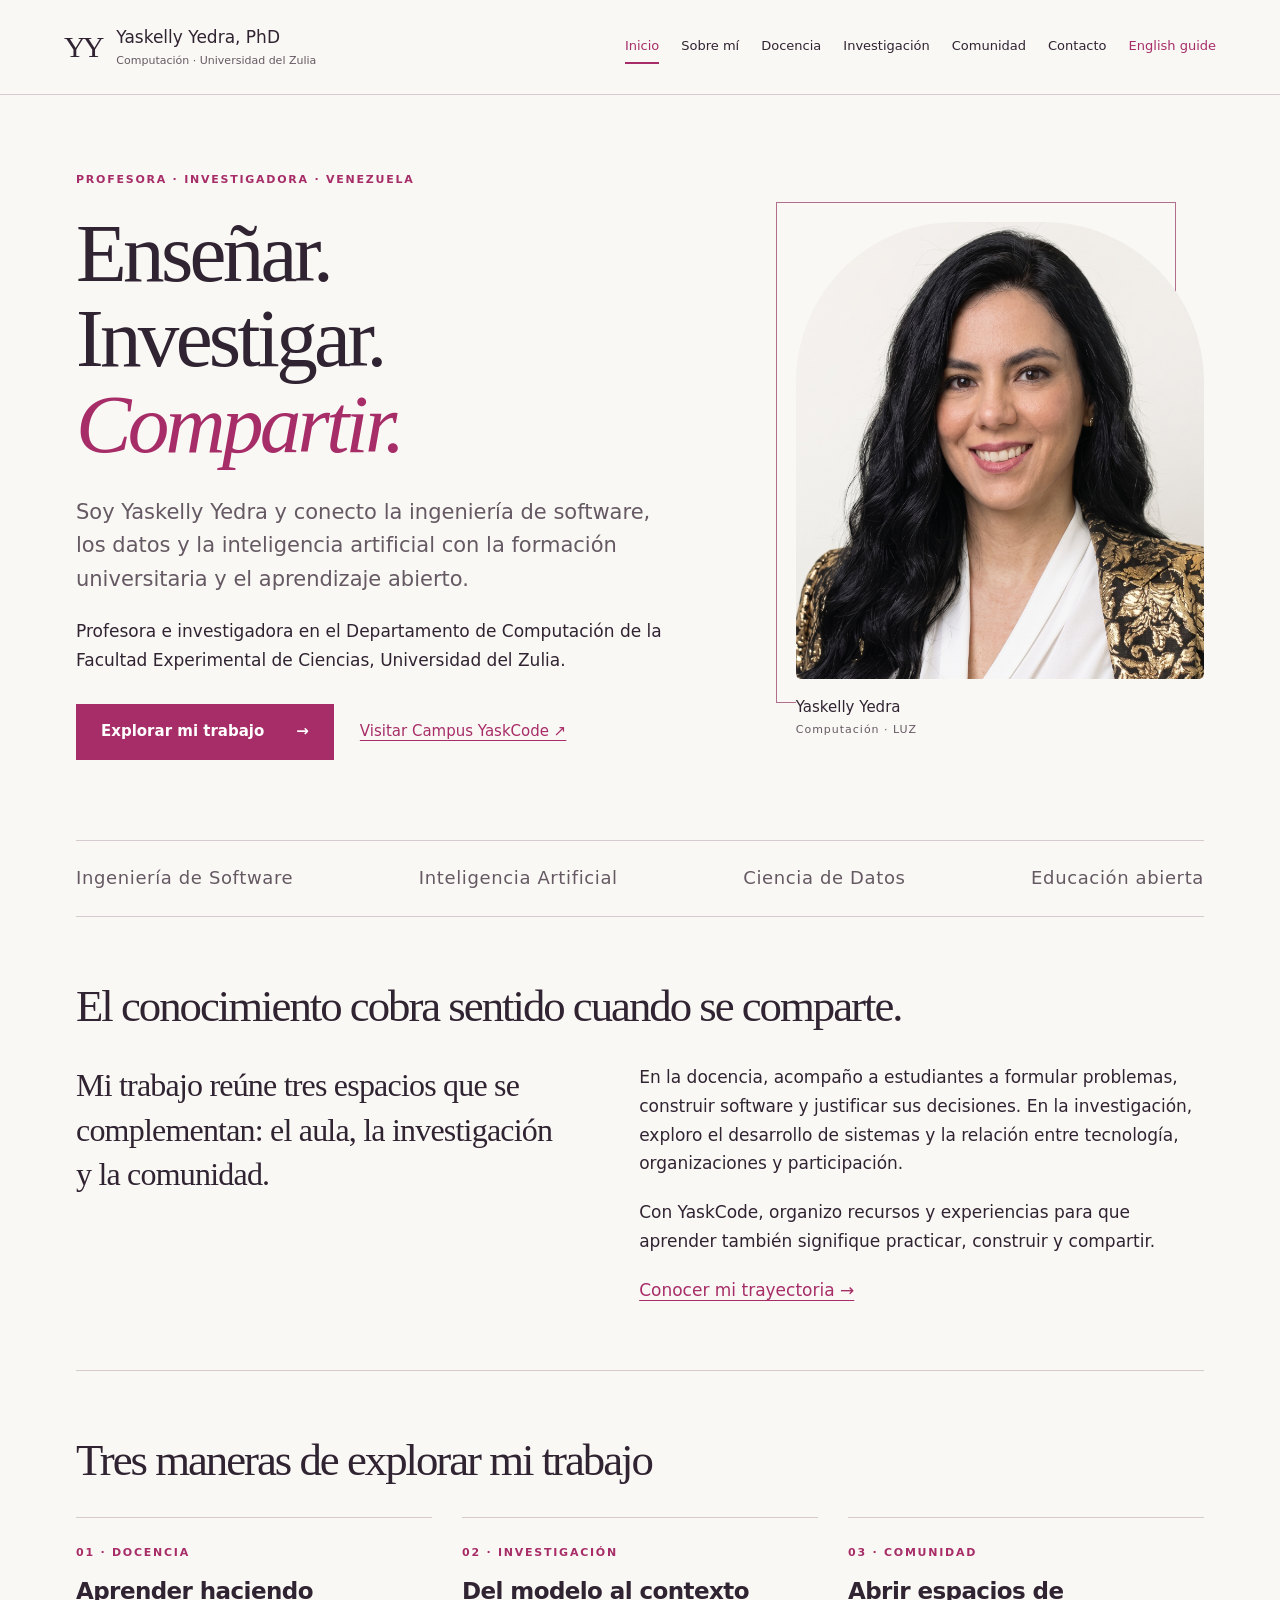
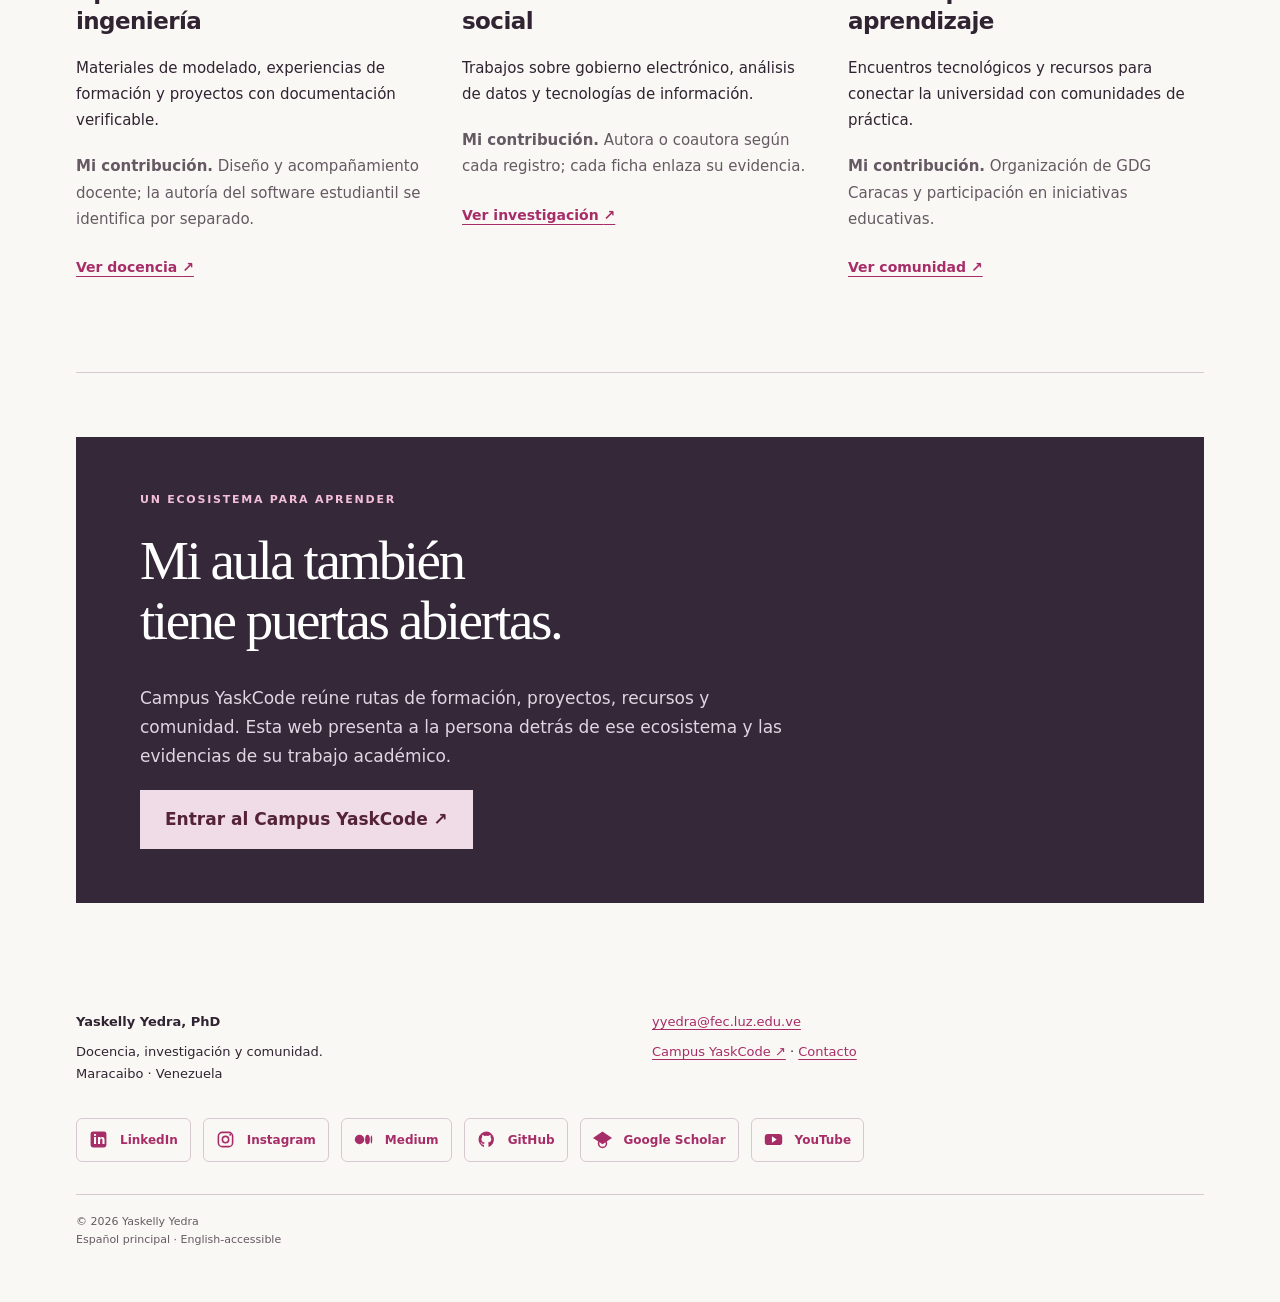
==== docs/index.html @ c6fdb020 "Publicar copia de la web académica para GitHub Pages" ====
<!doctype html><html lang="es"><head><meta charset="utf-8"><meta name="viewport" content="width=device-width,initial-scale=1"><meta name="robots" content="index,follow"><link rel="canonical" href="https://www.yaskellyyedra.com/"><meta name="description" content="Yaskelly Yedra, profesora e investigadora en Computación de la Universidad del Zulia. Docencia, investigación y comunidad."><title>Inicio · Yaskelly Yedra</title><link rel="stylesheet" href="assets/style.css"><link rel="icon" href="assets/favicon.svg" type="image/svg+xml"></head><body><a class="skip" href="#main">Saltar al contenido</a><header class="header"><a class="brand" href="./" aria-label="Yaskelly Yedra, PhD, inicio"><span class="monogram" aria-hidden="true">YY</span><span>Yaskelly Yedra, PhD<small>Computación · Universidad del Zulia</small></span></a><nav aria-label="Navegación principal"><a class="current" aria-current="page" href="./">Inicio</a><a class="" href="about/">Sobre mí</a><a class="" href="teaching/">Docencia</a><a class="" href="research/">Investigación</a><a class="" href="community/">Comunidad</a><a class="" href="contact/">Contacto</a><a lang="en" class="language" href="english/">English guide</a></nav></header><main id="main" tabindex="-1" ><section class="hero"><div class="hero-copy"><p class="eyebrow">PROFESORA · INVESTIGADORA · VENEZUELA</p><h1>Enseñar.<br>Investigar.<br><em>Compartir.</em></h1><p class="lead">Soy Yaskelly Yedra y conecto la ingeniería de software, los datos y la inteligencia artificial con la formación universitaria y el aprendizaje abierto.</p><p>Profesora e investigadora en el Departamento de Computación de la Facultad Experimental de Ciencias, Universidad del Zulia.</p><div class="actions"><a class="button" href="teaching/">Explorar mi trabajo <span aria-hidden="true">→</span></a><a href="https://yaskelly.github.io/">Visitar Campus YaskCode ↗</a></div></div><figure class="portrait"><img src="assets/yaskelly-perfil.jpeg" width="1361" height="1824" alt="Retrato de Yaskelly Yedra" fetchpriority="high"><figcaption>Yaskelly Yedra <span>Computación · LUZ</span></figcaption></figure></section><div class="areas" aria-label="Áreas de trabajo"><span>Ingeniería de Software</span><span>Inteligencia Artificial</span><span>Ciencia de Datos</span><span>Educación abierta</span></div><section class="section"><h2>El conocimiento cobra sentido cuando se comparte.</h2><div class="split"><p class="large">Mi trabajo reúne tres espacios que se complementan: el aula, la investigación y la comunidad.</p><div><p>En la docencia, acompaño a estudiantes a formular problemas, construir software y justificar sus decisiones. En la investigación, exploro el desarrollo de sistemas y la relación entre tecnología, organizaciones y participación.</p><p>Con YaskCode, organizo recursos y experiencias para que aprender también signifique practicar, construir y compartir.</p><a class="" href="about/">Conocer mi trayectoria →</a></div></div></section><section class="section"><h2>Tres maneras de explorar mi trabajo</h2><div class="grid three"><article class="evidence"><span class="eyebrow">01 · DOCENCIA</span><h3>Aprender haciendo ingeniería</h3><p>Materiales de modelado, experiencias de formación y proyectos con documentación verificable.</p><p class="role"><strong>Mi contribución.</strong> Diseño y acompañamiento docente; la autoría del software estudiantil se identifica por separado.</p><a class="" href="teaching/">Ver docencia <span aria-hidden="true">↗</span></a></article><article class="evidence"><span class="eyebrow">02 · INVESTIGACIÓN</span><h3>Del modelo al contexto social</h3><p>Trabajos sobre gobierno electrónico, análisis de datos y tecnologías de información.</p><p class="role"><strong>Mi contribución.</strong> Autora o coautora según cada registro; cada ficha enlaza su evidencia.</p><a class="" href="research/">Ver investigación <span aria-hidden="true">↗</span></a></article><article class="evidence"><span class="eyebrow">03 · COMUNIDAD</span><h3>Abrir espacios de aprendizaje</h3><p>Encuentros tecnológicos y recursos para conectar la universidad con comunidades de práctica.</p><p class="role"><strong>Mi contribución.</strong> Organización de GDG Caracas y participación en iniciativas educativas.</p><a class="" href="community/">Ver comunidad <span aria-hidden="true">↗</span></a></article></div></section><section class="campus"><span class="eyebrow">UN ECOSISTEMA PARA APRENDER</span><h2>Mi aula también<br>tiene puertas abiertas.</h2><p>Campus YaskCode reúne rutas de formación, proyectos, recursos y comunidad. Esta web presenta a la persona detrás de ese ecosistema y las evidencias de su trabajo académico.</p><a class="button light" href="https://yaskelly.github.io/">Entrar al Campus YaskCode ↗</a></section></main><footer><div><strong>Yaskelly Yedra, PhD</strong><p>Docencia, investigación y comunidad.<br>Maracaibo · Venezuela</p></div><div><a class="" href="mailto:yyedra@fec.luz.edu.ve">yyedra@fec.luz.edu.ve</a><p><a class="" href="https://yaskelly.github.io/">Campus YaskCode ↗</a> · <a class="" href="contact/">Contacto</a></p></div><div class="footer-profiles"><div class="social-links compact" aria-label="Perfiles y divulgación"><a href="https://www.linkedin.com/in/yaskelly/"><svg viewBox="0 0 24 24" aria-hidden="true" fill="currentColor"><rect x="2" y="2" width="20" height="20" rx="3"/><text x="5" y="18" fill="white" stroke="none" font-size="15" font-weight="bold">in</text></svg><span><strong>LinkedIn</strong></span></a><a href="https://www.instagram.com/yaskelly"><svg viewBox="0 0 24 24" aria-hidden="true" fill="currentColor"><rect x="3" y="3" width="18" height="18" rx="5" fill="none" stroke="currentColor" stroke-width="2"/><circle cx="12" cy="12" r="4" fill="none" stroke="currentColor" stroke-width="2"/><circle cx="18" cy="6" r="1.3"/></svg><span><strong>Instagram</strong></span></a><a href="https://medium.com/@yaskelly/"><svg viewBox="0 0 24 24" aria-hidden="true" fill="currentColor"><circle cx="7" cy="12" r="6"/><ellipse cx="17" cy="12" rx="3" ry="6"/><ellipse cx="22" cy="12" rx="1" ry="5"/></svg><span><strong>Medium</strong></span></a><a href="https://github.com/yaskelly"><svg viewBox="0 0 24 24" aria-hidden="true" fill="currentColor"><path d="M12 2a10 10 0 0 0-3.2 19.5v-3c-2.5.5-3-1-3-1-.4-1-1-1.3-1-1.3-1-.7 0-.7 0-.7 1 .1 1.5 1 1.5 1 .9 1.5 2.3 1 2.8.8.1-.7.4-1.1.7-1.3-2-.2-4.2-1-4.2-4.5 0-1 .4-1.8 1-2.5-.1-.3-.4-1.3.1-2.5 0 0 .8-.3 2.7 1a9 9 0 0 1 4.9 0c1.9-1.3 2.7-1 2.7-1 .5 1.2.2 2.2.1 2.5.6.7 1 1.5 1 2.5 0 3.5-2.2 4.3-4.3 4.5.4.3.7 1 .7 1.8v3.7A10 10 0 0 0 12 2Z"/></svg><span><strong>GitHub</strong></span></a><a href="https://scholar.google.com/citations?user=zySpQB0AAAAJ"><svg viewBox="0 0 24 24" aria-hidden="true" fill="currentColor"><path d="m12 2 12 8-12 8L0 10Z"/><circle cx="12" cy="17" r="5" fill="none" stroke="currentColor" stroke-width="2"/></svg><span><strong>Google Scholar</strong></span></a><a href="https://www.youtube.com/@yaskcode"><svg viewBox="0 0 24 24" aria-hidden="true" fill="currentColor"><rect x="1" y="5" width="22" height="14" rx="4"/><path d="m10 8 6 4-6 4Z" fill="white"/></svg><span><strong>YouTube</strong></span></a></div></div><p class="footer-note">© 2026 Yaskelly Yedra<br>Español principal · <span lang="en">English-accessible</span></p></footer></body></html>
---- docs/assets/style.css ----
:root{--ink:#302332;--muted:#655963;--paper:#faf8f4;--pink:#a72d68;--blush:#f0dce6;--line:#d6cad0;--white:#fff;--deep:#342839}*{box-sizing:border-box}html{scroll-behavior:smooth;scroll-padding-top:24px}body{margin:0;background:var(--paper);color:var(--ink);font:17px/1.7 system-ui,-apple-system,BlinkMacSystemFont,"Segoe UI",sans-serif}a{color:var(--pink);text-underline-offset:.25em;text-decoration-thickness:1px}a:hover{text-decoration-thickness:2px}a:focus-visible,summary:focus-visible{outline:3px solid var(--pink);outline-offset:5px;border-radius:2px}.skip{position:absolute;left:20px;top:-100px;background:var(--white);padding:12px 20px;z-index:20}.skip:focus{top:12px}h1,h2,h3,p,figure{margin-top:0}h1,h2{font-family:Georgia,"Times New Roman",serif;font-weight:400;letter-spacing:-.045em;line-height:1.1}h1{font-size:clamp(44px,5.5vw,78px);margin-bottom:28px}h2{font-size:clamp(32px,3.5vw,48px);margin-bottom:32px}h3{font-size:23px;line-height:1.3;letter-spacing:-.025em;margin:12px 0 18px}em{font-weight:400;color:var(--pink)}p{margin-bottom:20px}small{font-size:12px}strong{font-weight:650}.review-bar{background:var(--deep);color:#f8edf3;text-align:center;font-size:12px;letter-spacing:.025em;padding:7px 16px}.review-bar a{color:#f4bfda;margin-left:12px}.header{max-width:1440px;margin:auto;padding:26px 5%;display:flex;align-items:center;gap:24px;border-bottom:1px solid var(--line)}.brand{display:flex;gap:15px;align-items:center;text-decoration:none;color:var(--ink);font-size:17px;line-height:1.4;white-space:nowrap}.brand small{display:block;color:var(--muted);font-size:11px;margin-top:3px}.monogram{font:30px/1 Georgia,serif;letter-spacing:-.1em}.monogram span{color:var(--pink);font-size:42px}nav{display:flex;flex-wrap:wrap;justify-content:flex-end;gap:12px 22px;margin-left:auto;font-size:13px}nav a{color:var(--ink);text-decoration:none;padding:5px 0}nav a.current{color:var(--pink);border-bottom:2px solid var(--pink)}nav .language{color:var(--pink)}main{max-width:1200px;padding:0 36px;margin:auto}main:focus{outline:none}.hero{display:grid;grid-template-columns:1.25fr .85fr;align-items:center;gap:70px;padding:76px 0 70px}.hero h1{font-size:clamp(56px,6.5vw,90px);line-height:1.03}.eyebrow{display:block;font-size:11px;letter-spacing:.16em;font-weight:650;color:var(--pink);margin-bottom:22px;line-height:1.6}.hero .lead{max-width:610px}.lead{font-size:21px;line-height:1.6;color:var(--muted);max-width:800px}.actions{display:flex;flex-wrap:wrap;align-items:center;gap:18px 26px;margin:30px 0 10px}.actions a{font-size:15px}.button{display:inline-flex;gap:32px;align-items:center;justify-content:center;padding:14px 24px;background:var(--pink);color:#fff;text-decoration:none;font-weight:550;border:1px solid var(--pink)}.button:hover{background:#812050}.portrait{margin:0;position:relative;padding:20px 0 0 20px}.portrait:before{content:"";position:absolute;left:0;top:0;right:28px;bottom:36px;border:1px solid #b16f8c;z-index:-1}.portrait img{display:block;width:100%;height:auto;aspect-ratio:1/1.12;object-fit:cover;border-radius:160px 160px 5px 5px}.portrait figcaption{background:var(--paper);padding:16px 0 0;font-size:15px}.portrait figcaption span{display:block;font-size:11px;letter-spacing:.09em;color:var(--muted)}.areas{border-top:1px solid var(--line);border-bottom:1px solid var(--line);display:flex;justify-content:space-between;gap:18px;flex-wrap:wrap;padding:22px 0;font-size:12px;letter-spacing:.06em;color:var(--muted)}.section{padding:65px 0;border-bottom:1px solid var(--line)}.split{display:grid;grid-template-columns:1fr 1.15fr;gap:72px}.large{font-family:Georgia,serif;font-size:32px;line-height:1.4;letter-spacing:-.025em}.grid{display:grid;gap:30px}.two{grid-template-columns:repeat(2,minmax(0,1fr))}.three{grid-template-columns:repeat(3,minmax(0,1fr))}.grid>article{min-width:0}.evidence{padding:26px 0;border-top:1px solid var(--line)}.evidence .eyebrow{margin-bottom:15px}.evidence p{font-size:15px;line-height:1.75}.evidence a{font-size:14px;font-weight:600}.role{color:var(--muted)}.campus{background:var(--deep);color:#fff;margin:64px 0;padding:54px 64px;position:relative}.campus .eyebrow{color:#f4bfda}.campus h2{font-size:clamp(38px,4.3vw,58px)}.campus p{max-width:650px;color:#e1d5e2}.light{background:#f0dce6;color:#542339;border-color:#f0dce6}.light:hover{background:#e5bcd0}.page-intro{padding:68px 0 45px;border-bottom:1px solid var(--line)}.page-intro h1{max-width:1000px}.formation{display:grid;grid-template-columns:1fr 1fr 1.3fr;gap:30px}.formation article{border-left:3px solid var(--blush);padding-left:22px}.formation h3{font-size:21px}.note{padding:16px 20px;background:#f0e7ec;border-left:3px solid var(--pink);font-size:14px;color:#55404c;margin-top:26px}.featured{display:grid;grid-template-columns:1.7fr 1fr;gap:50px}.featured aside{background:#eee6eb;padding:28px}.featured p{font-size:16px}.publication-list .evidence{display:block;max-width:900px}.publication-list .evidence h3{font-family:Georgia,serif;font-size:28px;letter-spacing:-.02em}.publication-list .evidence:first-child{border-top:0;padding-top:0}.contact-panel{margin:40px 0;background:var(--blush);padding:46px}.email{display:block;font-family:Georgia,serif;font-size:clamp(23px,3.5vw,43px);overflow-wrap:anywhere;margin-bottom:22px}.profile-links{display:grid;grid-template-columns:repeat(2,minmax(0,1fr));gap:0 36px}.profile-links a{padding:22px 0;border-top:1px solid var(--line);text-decoration:none;display:flex;flex-direction:column;gap:5px}.profile-links span{font-size:14px;color:var(--muted)}.profile-links a:hover strong{text-decoration:underline}footer{max-width:1200px;margin:0 auto;padding:44px 36px;display:grid;grid-template-columns:1fr 1fr;gap:24px;font-size:13px}footer p{margin:8px 0}.footer-note{grid-column:1/-1;border-top:1px solid var(--line);padding-top:18px;color:var(--muted);font-size:11px}.pending{padding-left:24px}.pending li{padding:12px 0 12px 10px}.table-wrap{overflow-x:auto}table{width:100%;border-collapse:collapse;font-size:14px;text-align:left}caption{text-align:left;margin-bottom:16px;color:var(--muted)}th,td{border-bottom:1px solid var(--line);padding:16px;vertical-align:top}th{background:var(--blush)}code{font-size:.9em;overflow-wrap:anywhere}li{margin-bottom:10px}img{max-width:100%}@media(min-width:1550px){.header{max-width:1360px}}@media(max-width:1000px){.header{align-items:flex-start;flex-direction:column;padding:20px 32px}nav{margin:0;justify-content:flex-start;gap:12px 20px}.hero{gap:38px}.three{grid-template-columns:1fr 1fr}.formation{grid-template-columns:1fr}.split{gap:38px}}@media(max-width:650px){body{font-size:16px}.header{padding:20px 22px}nav{font-size:12px;gap:8px 16px}main{padding:0 22px}.hero{grid-template-columns:1fr;padding:40px 0;gap:30px}.hero h1{font-size:61px}.portrait{max-width:360px;justify-self:center;width:100%}.lead{font-size:18px}.areas{font-size:11px;justify-content:flex-start;gap:14px 22px}.section{padding:40px 0}.split,.two,.three,.featured,.profile-links{grid-template-columns:1fr;gap:24px}.large{font-size:28px}.grid .evidence{padding:20px 0}.campus{padding:32px 25px;margin:40px 0}.page-intro{padding:40px 0 25px}h1{font-size:43px}.contact-panel{padding:25px}.featured aside{padding:24px}footer{padding:32px 22px;grid-template-columns:1fr}.review-bar{font-size:11px}.actions{gap:18px}.publication-list .evidence h3{font-size:25px}th,td{padding:12px}.formation{gap:25px}}@media(prefers-reduced-motion:reduce){html{scroll-behavior:auto}*,*:before,*:after{animation:none!important;transition:none!important}}@media print{.review-bar,nav,.skip{display:none}body{background:white;color:black}.header,main,footer{max-width:none}a{color:inherit}.section{break-inside:avoid}}

.social-links{display:grid;grid-template-columns:repeat(3,minmax(0,1fr));gap:16px}.social-links a{display:flex;align-items:center;gap:12px;padding:16px;border:1px solid var(--line);border-radius:6px;text-decoration:none;min-width:0}.social-links a:hover{background:var(--blush)}.social-links svg{width:24px;height:24px;flex:none}.social-links strong{font-size:15px}.social-links small{display:block;color:var(--muted);font-size:12px}.footer-profiles{grid-column:1/-1}.social-links.compact{display:flex;flex-wrap:wrap;gap:12px}.social-links.compact a{padding:10px 12px}.social-links.compact strong{font-size:12px}.social-links.compact svg{width:19px;height:19px}.orcid-link a{text-decoration:none}.orcid-link span{display:inline-flex;align-items:center;justify-content:center;background:#a6ce39;color:#243008;font-weight:bold;font-size:13px;width:28px;height:28px;border-radius:50%;margin-right:6px}@media(max-width:750px){.social-links{grid-template-columns:repeat(2,minmax(0,1fr))}}@media(max-width:400px){.social-links{grid-template-columns:1fr}}

.areas{font-size:18px;letter-spacing:.035em;gap:20px 28px;flex-wrap:wrap}.orcid-link{font-size:18px}.english-about{max-width:850px;padding:24px 28px;border-left:3px solid var(--pink);background:#f0e9ee;margin:0 0 28px}.english-about h2{font-size:29px;margin-bottom:14px}.english-about p{font-size:17px}@media(max-width:650px){.areas{font-size:16px;gap:14px 20px}.english-about{padding:20px}}

.degree-doctorate{grid-column:1/-1;padding:28px;border:1px solid var(--line);background:var(--white);border-radius:8px}.degree-heading{display:flex;justify-content:space-between;align-items:flex-start;gap:24px}.degree-heading h3{font-size:28px;max-width:650px}.degree-logo{width:88px;height:88px;object-fit:contain;flex:none}.degree-links{display:flex;flex-wrap:wrap;gap:16px 28px}.degree-details{margin-top:24px;border-top:1px solid var(--line);padding-top:16px}.degree-details summary{cursor:pointer;font-weight:650;color:var(--pink)}.degree-details ul{columns:2;column-gap:40px;margin-top:20px}.degree-details li{break-inside:avoid}@media(max-width:650px){.degree-doctorate{padding:20px}.degree-heading{gap:12px}.degree-heading h3{font-size:24px}.degree-logo{width:64px;height:64px}.degree-details ul{columns:1}}

.degree-logo-wide{width:170px;height:88px}@media(max-width:650px){.degree-logo-wide{width:100px;height:64px}}

.initiative-grid>article{display:flex;flex-direction:column;min-width:0}.initiative-grid>article>.note{margin-top:auto;margin-bottom:0}.initiative-grid>article>p:not(.note){margin-bottom:28px}

.service-grid{align-items:start}.service-card{border:1px solid var(--line);border-radius:10px;padding:26px;background:var(--white);display:flex;flex-direction:column;min-width:0}.service-card h3{min-height:2.6em}.service-card>p{margin-bottom:28px}.service-card details{margin-top:0;border-top:1px solid var(--line);padding-top:18px}.service-card summary{cursor:pointer;color:var(--pink);font-weight:650}.service-card ul{padding-left:20px;margin:20px 0 0}.service-card li{padding:0 0 16px;margin-bottom:16px;border-bottom:1px solid var(--line);font-size:15px}.service-card li:last-child{border-bottom:0;margin-bottom:0;padding-bottom:0}.service-card li strong,.service-card li span{display:block}.service-card li span{margin-top:6px;color:var(--muted)}.service-action{justify-content:center;margin-top:28px}@media(max-width:750px){.service-card h3{min-height:0}.service-card{padding:22px}}

.contact-primary{display:flex;align-items:center;justify-content:space-between;gap:24px;flex-wrap:wrap;margin-bottom:28px}.contact-primary .email{margin:0;min-width:0;overflow-wrap:anywhere}.contact-primary .button{flex-shrink:0;font-size:15px;white-space:nowrap}@media(max-width:650px){.contact-primary{align-items:flex-start;flex-direction:column;gap:20px}}

.contact-panel>.eyebrow{font-size:13px}.contact-panel>p{font-size:19px;line-height:1.7}@media(max-width:650px){.contact-panel>p{font-size:18px}}

.contact-profiles{grid-template-columns:repeat(3,minmax(0,1fr))}.contact-profiles a{min-width:0;overflow-wrap:anywhere}@media(max-width:1000px){.contact-profiles{grid-template-columns:repeat(2,minmax(0,1fr))}}@media(max-width:650px){.contact-profiles{grid-template-columns:1fr}}

.contact-profiles strong{font-size:18px;line-height:1.4}.contact-profiles span{font-size:16px;line-height:1.6}

.contact-footer{font-size:15px}.contact-footer .footer-note{font-size:13px}

.teaching-topics>article{display:flex;flex-direction:column;min-width:0}.teaching-topics h3{min-height:2.6em}.teaching-topics>article>a{margin-top:auto;align-self:flex-start}.teaching-topics abbr{text-decoration:none}.teaching-note{margin-top:32px}@media(max-width:650px){.teaching-topics h3{min-height:0}}

.mentoring-projects>article{display:flex;flex-direction:column;min-width:0}.mentoring-projects>article>a{margin-top:auto;align-self:flex-start}.research-space{margin-top:32px}.research-space p{margin-bottom:12px}.research-space a{display:inline-block}

.english-guide{font-size:19px;line-height:1.75}.english-guide .lead{font-size:23px}.english-guide .profile-links strong{font-size:21px}.english-guide .profile-links span{font-size:18px}.english-guide li{margin-bottom:16px}.english-guide .actions{font-size:18px}@media(max-width:650px){.english-guide{font-size:18px}.english-guide .lead{font-size:20px}.english-guide .profile-links strong{font-size:20px}.english-guide .profile-links span{font-size:17px}}

.english-education>article{display:flex;flex-direction:column;min-width:0}.english-education .education-records-link{margin-top:auto;margin-bottom:16px;align-self:flex-start}@media(max-width:650px){.english-education .education-records-link{margin-top:0;margin-bottom:0}}

@media(min-width:651px){.english-education{display:grid;grid-template-columns:1fr 1fr;grid-template-rows:auto auto auto;column-gap:36px;row-gap:0}.english-education>article{display:contents}.english-education h3{grid-row:1}.english-education>article:first-child h3{grid-column:1}.english-education>article:last-child h3{grid-column:2}.english-education>article:first-child>ul{grid-column:1;grid-row:2}.english-education .education-further{grid-column:2;grid-row:2}.english-education .education-degree{grid-column:1;grid-row:3;padding-left:40px;position:relative}.english-education .education-degree:before{content:"•";position:absolute;left:20px}.english-education .education-records-link{grid-column:2;grid-row:3;margin:0;align-self:start;justify-self:start}}.english-guide .profile-links strong{font-size:22px}.english-guide .profile-links span{font-size:19px}@media(max-width:650px){.english-guide .profile-links strong{font-size:21px}.english-guide .profile-links span{font-size:18px}.education-degree{padding-left:40px}}

.research-current{margin-top:32px;font-size:16px;line-height:1.75}@media(max-width:650px){.research-current{font-size:15px}}

.research-tools>article{display:flex;flex-direction:column;min-width:0}.research-tools>article>a{margin-top:auto;align-self:flex-start}

@media(min-width:651px){.research-tools>article:last-child:nth-child(odd){grid-column:1 / -1}.research-tools>article:last-child:nth-child(odd)>p{max-width:850px}}
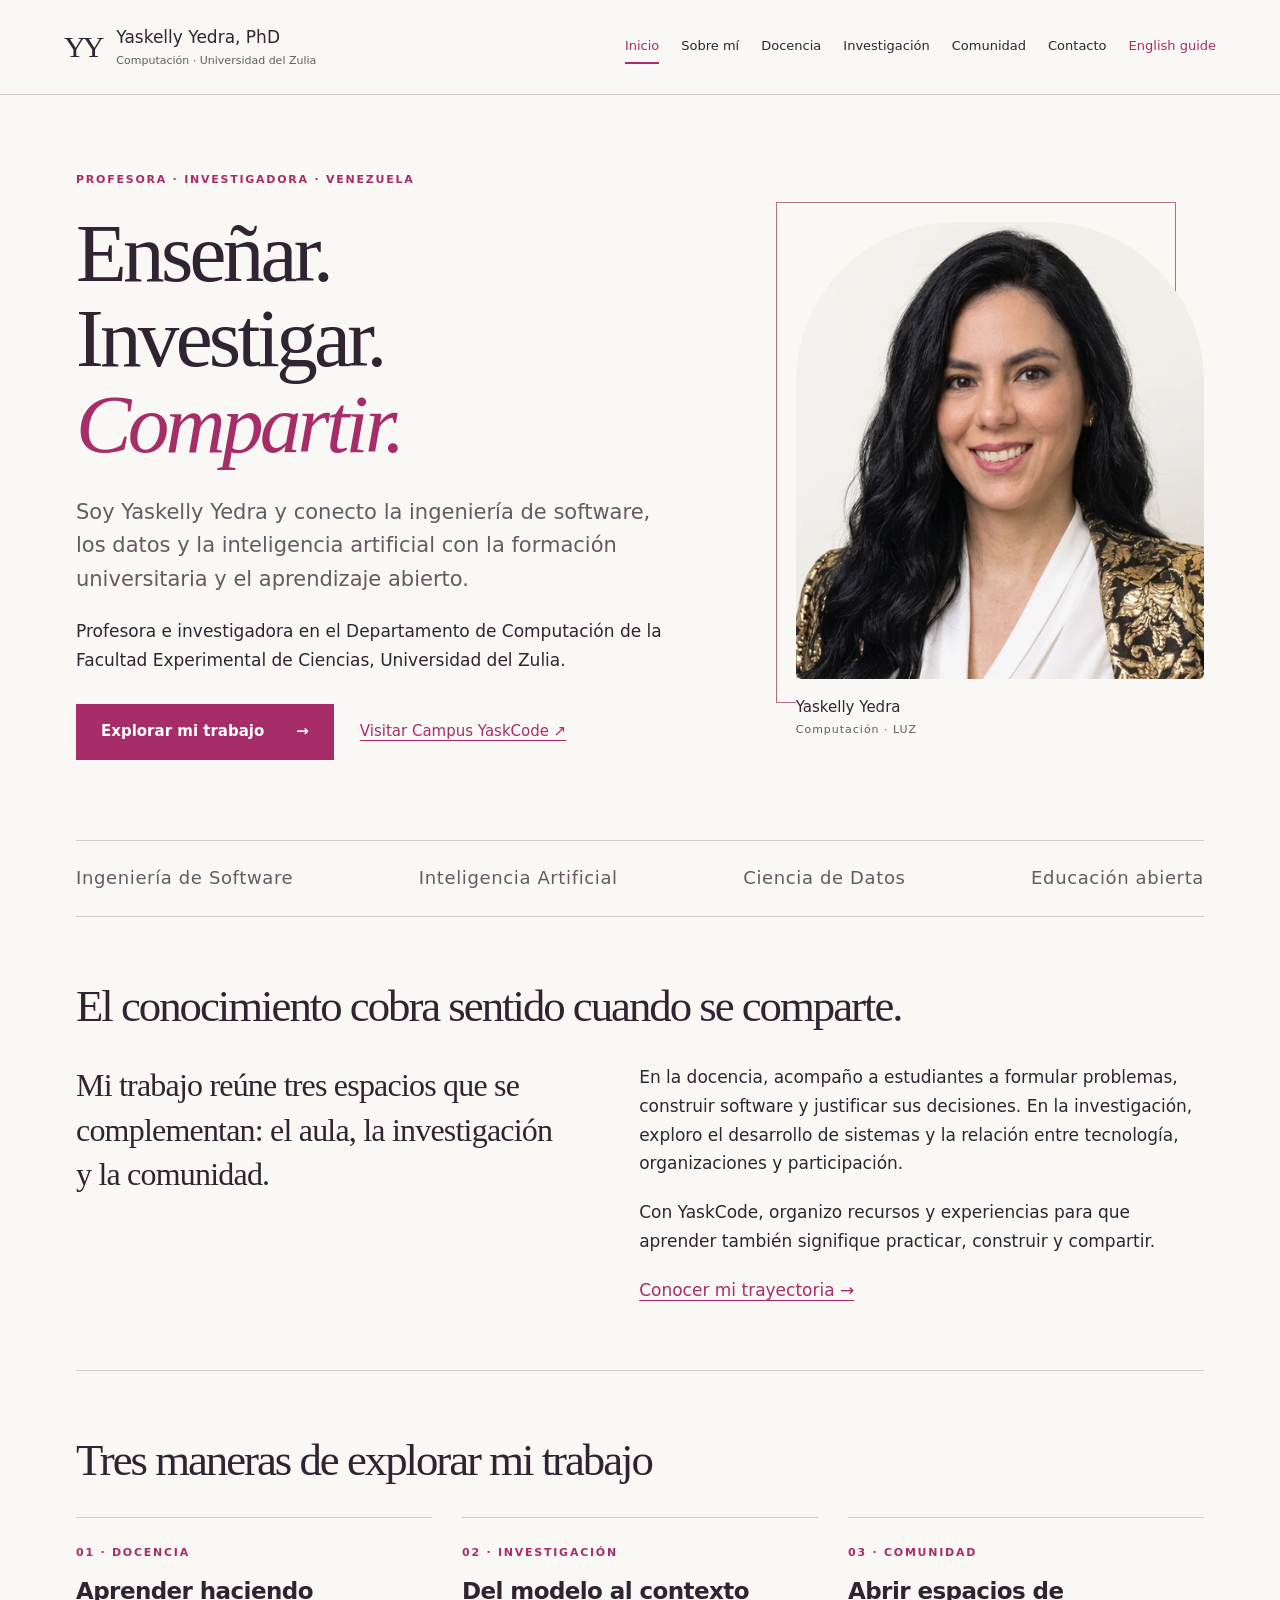
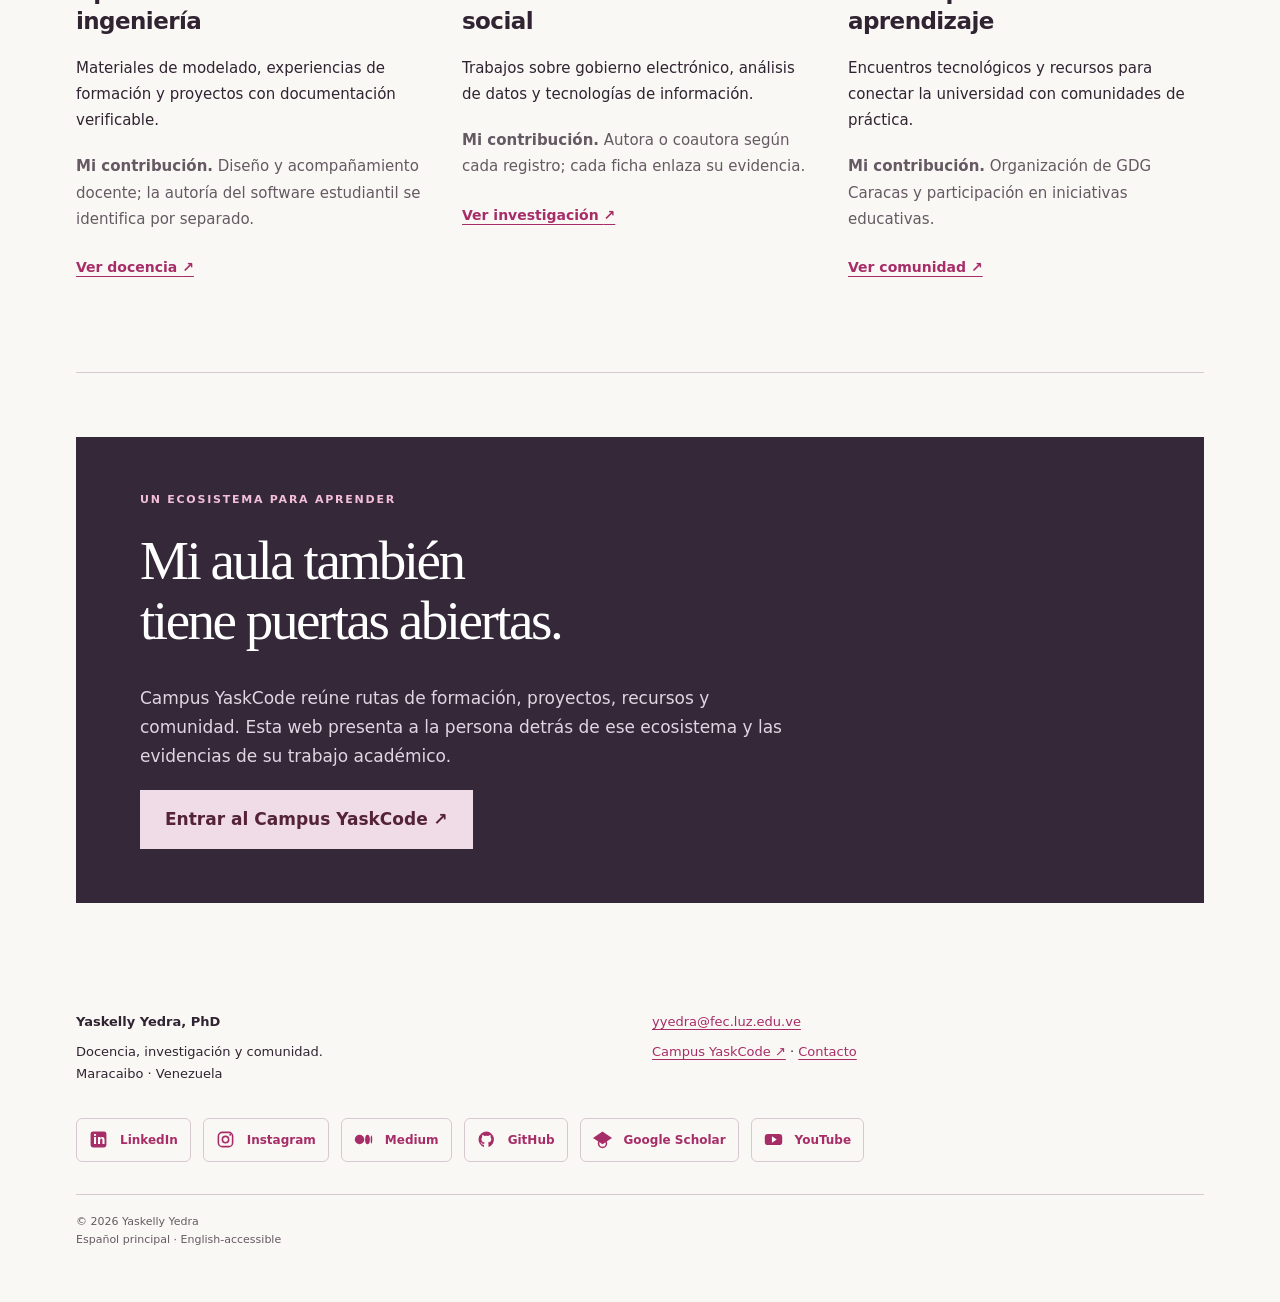
==== commit dea99eb8: "perf: serve responsive WebP academic portrait" ====
--- a/docs/index.html
+++ b/docs/index.html
@@ -1 +1 @@
-<!doctype html><html lang="es"><head><meta charset="utf-8"><meta name="viewport" content="width=device-width,initial-scale=1"><meta name="robots" content="index,follow"><link rel="canonical" href="https://www.yaskellyyedra.com/"><meta name="description" content="Yaskelly Yedra, profesora e investigadora en Computación de la Universidad del Zulia. Docencia, investigación y comunidad."><title>Inicio · Yaskelly Yedra</title><link rel="stylesheet" href="assets/style.css"><link rel="icon" href="assets/favicon.svg" type="image/svg+xml"></head><body><a class="skip" href="#main">Saltar al contenido</a><header class="header"><a class="brand" href="./" aria-label="Yaskelly Yedra, PhD, inicio"><span class="monogram" aria-hidden="true">YY</span><span>Yaskelly Yedra, PhD<small>Computación · Universidad del Zulia</small></span></a><nav aria-label="Navegación principal"><a class="current" aria-current="page" href="./">Inicio</a><a class="" href="about/">Sobre mí</a><a class="" href="teaching/">Docencia</a><a class="" href="research/">Investigación</a><a class="" href="community/">Comunidad</a><a class="" href="contact/">Contacto</a><a lang="en" class="language" href="english/">English guide</a></nav></header><main id="main" tabindex="-1" ><section class="hero"><div class="hero-copy"><p class="eyebrow">PROFESORA · INVESTIGADORA · VENEZUELA</p><h1>Enseñar.<br>Investigar.<br><em>Compartir.</em></h1><p class="lead">Soy Yaskelly Yedra y conecto la ingeniería de software, los datos y la inteligencia artificial con la formación universitaria y el aprendizaje abierto.</p><p>Profesora e investigadora en el Departamento de Computación de la Facultad Experimental de Ciencias, Universidad del Zulia.</p><div class="actions"><a class="button" href="teaching/">Explorar mi trabajo <span aria-hidden="true">→</span></a><a href="https://yaskelly.github.io/">Visitar Campus YaskCode ↗</a></div></div><figure class="portrait"><img src="assets/yaskelly-perfil.jpeg" width="1361" height="1824" alt="Retrato de Yaskelly Yedra" fetchpriority="high"><figcaption>Yaskelly Yedra <span>Computación · LUZ</span></figcaption></figure></section><div class="areas" aria-label="Áreas de trabajo"><span>Ingeniería de Software</span><span>Inteligencia Artificial</span><span>Ciencia de Datos</span><span>Educación abierta</span></div><section class="section"><h2>El conocimiento cobra sentido cuando se comparte.</h2><div class="split"><p class="large">Mi trabajo reúne tres espacios que se complementan: el aula, la investigación y la comunidad.</p><div><p>En la docencia, acompaño a estudiantes a formular problemas, construir software y justificar sus decisiones. En la investigación, exploro el desarrollo de sistemas y la relación entre tecnología, organizaciones y participación.</p><p>Con YaskCode, organizo recursos y experiencias para que aprender también signifique practicar, construir y compartir.</p><a class="" href="about/">Conocer mi trayectoria →</a></div></div></section><section class="section"><h2>Tres maneras de explorar mi trabajo</h2><div class="grid three"><article class="evidence"><span class="eyebrow">01 · DOCENCIA</span><h3>Aprender haciendo ingeniería</h3><p>Materiales de modelado, experiencias de formación y proyectos con documentación verificable.</p><p class="role"><strong>Mi contribución.</strong> Diseño y acompañamiento docente; la autoría del software estudiantil se identifica por separado.</p><a class="" href="teaching/">Ver docencia <span aria-hidden="true">↗</span></a></article><article class="evidence"><span class="eyebrow">02 · INVESTIGACIÓN</span><h3>Del modelo al contexto social</h3><p>Trabajos sobre gobierno electrónico, análisis de datos y tecnologías de información.</p><p class="role"><strong>Mi contribución.</strong> Autora o coautora según cada registro; cada ficha enlaza su evidencia.</p><a class="" href="research/">Ver investigación <span aria-hidden="true">↗</span></a></article><article class="evidence"><span class="eyebrow">03 · COMUNIDAD</span><h3>Abrir espacios de aprendizaje</h3><p>Encuentros tecnológicos y recursos para conectar la universidad con comunidades de práctica.</p><p class="role"><strong>Mi contribución.</strong> Organización de GDG Caracas y participación en iniciativas educativas.</p><a class="" href="community/">Ver comunidad <span aria-hidden="true">↗</span></a></article></div></section><section class="campus"><span class="eyebrow">UN ECOSISTEMA PARA APRENDER</span><h2>Mi aula también<br>tiene puertas abiertas.</h2><p>Campus YaskCode reúne rutas de formación, proyectos, recursos y comunidad. Esta web presenta a la persona detrás de ese ecosistema y las evidencias de su trabajo académico.</p><a class="button light" href="https://yaskelly.github.io/">Entrar al Campus YaskCode ↗</a></section></main><footer><div><strong>Yaskelly Yedra, PhD</strong><p>Docencia, investigación y comunidad.<br>Maracaibo · Venezuela</p></div><div><a class="" href="mailto:yyedra@fec.luz.edu.ve">yyedra@fec.luz.edu.ve</a><p><a class="" href="https://yaskelly.github.io/">Campus YaskCode ↗</a> · <a class="" href="contact/">Contacto</a></p></div><div class="footer-profiles"><div class="social-links compact" aria-label="Perfiles y divulgación"><a href="https://www.linkedin.com/in/yaskelly/"><svg viewBox="0 0 24 24" aria-hidden="true" fill="currentColor"><rect x="2" y="2" width="20" height="20" rx="3"/><text x="5" y="18" fill="white" stroke="none" font-size="15" font-weight="bold">in</text></svg><span><strong>LinkedIn</strong></span></a><a href="https://www.instagram.com/yaskelly"><svg viewBox="0 0 24 24" aria-hidden="true" fill="currentColor"><rect x="3" y="3" width="18" height="18" rx="5" fill="none" stroke="currentColor" stroke-width="2"/><circle cx="12" cy="12" r="4" fill="none" stroke="currentColor" stroke-width="2"/><circle cx="18" cy="6" r="1.3"/></svg><span><strong>Instagram</strong></span></a><a href="https://medium.com/@yaskelly/"><svg viewBox="0 0 24 24" aria-hidden="true" fill="currentColor"><circle cx="7" cy="12" r="6"/><ellipse cx="17" cy="12" rx="3" ry="6"/><ellipse cx="22" cy="12" rx="1" ry="5"/></svg><span><strong>Medium</strong></span></a><a href="https://github.com/yaskelly"><svg viewBox="0 0 24 24" aria-hidden="true" fill="currentColor"><path d="M12 2a10 10 0 0 0-3.2 19.5v-3c-2.5.5-3-1-3-1-.4-1-1-1.3-1-1.3-1-.7 0-.7 0-.7 1 .1 1.5 1 1.5 1 .9 1.5 2.3 1 2.8.8.1-.7.4-1.1.7-1.3-2-.2-4.2-1-4.2-4.5 0-1 .4-1.8 1-2.5-.1-.3-.4-1.3.1-2.5 0 0 .8-.3 2.7 1a9 9 0 0 1 4.9 0c1.9-1.3 2.7-1 2.7-1 .5 1.2.2 2.2.1 2.5.6.7 1 1.5 1 2.5 0 3.5-2.2 4.3-4.3 4.5.4.3.7 1 .7 1.8v3.7A10 10 0 0 0 12 2Z"/></svg><span><strong>GitHub</strong></span></a><a href="https://scholar.google.com/citations?user=zySpQB0AAAAJ"><svg viewBox="0 0 24 24" aria-hidden="true" fill="currentColor"><path d="m12 2 12 8-12 8L0 10Z"/><circle cx="12" cy="17" r="5" fill="none" stroke="currentColor" stroke-width="2"/></svg><span><strong>Google Scholar</strong></span></a><a href="https://www.youtube.com/@yaskcode"><svg viewBox="0 0 24 24" aria-hidden="true" fill="currentColor"><rect x="1" y="5" width="22" height="14" rx="4"/><path d="m10 8 6 4-6 4Z" fill="white"/></svg><span><strong>YouTube</strong></span></a></div></div><p class="footer-note">© 2026 Yaskelly Yedra<br>Español principal · <span lang="en">English-accessible</span></p></footer></body></html>+<!doctype html><html lang="es"><head><meta charset="utf-8"><meta name="viewport" content="width=device-width,initial-scale=1"><meta name="robots" content="index,follow"><link rel="canonical" href="https://www.yaskellyyedra.com/"><meta name="description" content="Yaskelly Yedra, profesora e investigadora en Computación de la Universidad del Zulia. Docencia, investigación y comunidad."><title>Inicio · Yaskelly Yedra</title><link rel="stylesheet" href="assets/style.css"><link rel="icon" href="assets/favicon.svg" type="image/svg+xml"></head><body><a class="skip" href="#main">Saltar al contenido</a><header class="header"><a class="brand" href="./" aria-label="Yaskelly Yedra, PhD, inicio"><span class="monogram" aria-hidden="true">YY</span><span>Yaskelly Yedra, PhD<small>Computación · Universidad del Zulia</small></span></a><nav aria-label="Navegación principal"><a class="current" aria-current="page" href="./">Inicio</a><a class="" href="about/">Sobre mí</a><a class="" href="teaching/">Docencia</a><a class="" href="research/">Investigación</a><a class="" href="community/">Comunidad</a><a class="" href="contact/">Contacto</a><a lang="en" class="language" href="english/">English guide</a></nav></header><main id="main" tabindex="-1" ><section class="hero"><div class="hero-copy"><p class="eyebrow">PROFESORA · INVESTIGADORA · VENEZUELA</p><h1>Enseñar.<br>Investigar.<br><em>Compartir.</em></h1><p class="lead">Soy Yaskelly Yedra y conecto la ingeniería de software, los datos y la inteligencia artificial con la formación universitaria y el aprendizaje abierto.</p><p>Profesora e investigadora en el Departamento de Computación de la Facultad Experimental de Ciencias, Universidad del Zulia.</p><div class="actions"><a class="button" href="teaching/">Explorar mi trabajo <span aria-hidden="true">→</span></a><a href="https://yaskelly.github.io/">Visitar Campus YaskCode ↗</a></div></div><figure class="portrait"><picture><source type="image/webp" srcset="assets/yaskelly-perfil-480.webp 480w, assets/yaskelly-perfil-960.webp 960w, assets/yaskelly-perfil-1529.webp 1529w" sizes="(max-width: 650px) 340px, (max-width: 1000px) 40vw, 430px"><img src="assets/yaskelly-perfil.jpeg" width="1529" height="2048" alt="Retrato de Yaskelly Yedra" fetchpriority="high"></picture><figcaption>Yaskelly Yedra <span>Computación · LUZ</span></figcaption></figure></section><div role="group" class="areas" aria-label="Áreas de trabajo"><span>Ingeniería de Software</span><span>Inteligencia Artificial</span><span>Ciencia de Datos</span><span>Educación abierta</span></div><section class="section"><h2>El conocimiento cobra sentido cuando se comparte.</h2><div class="split"><p class="large">Mi trabajo reúne tres espacios que se complementan: el aula, la investigación y la comunidad.</p><div><p>En la docencia, acompaño a estudiantes a formular problemas, construir software y justificar sus decisiones. En la investigación, exploro el desarrollo de sistemas y la relación entre tecnología, organizaciones y participación.</p><p>Con YaskCode, organizo recursos y experiencias para que aprender también signifique practicar, construir y compartir.</p><a class="" href="about/">Conocer mi trayectoria →</a></div></div></section><section class="section"><h2>Tres maneras de explorar mi trabajo</h2><div class="grid three"><article class="evidence"><span class="eyebrow">01 · DOCENCIA</span><h3>Aprender haciendo ingeniería</h3><p>Materiales de modelado, experiencias de formación y proyectos con documentación verificable.</p><p class="role"><strong>Mi contribución.</strong> Diseño y acompañamiento docente; la autoría del software estudiantil se identifica por separado.</p><a class="" href="teaching/">Ver docencia <span aria-hidden="true">↗</span></a></article><article class="evidence"><span class="eyebrow">02 · INVESTIGACIÓN</span><h3>Del modelo al contexto social</h3><p>Trabajos sobre gobierno electrónico, análisis de datos y tecnologías de información.</p><p class="role"><strong>Mi contribución.</strong> Autora o coautora según cada registro; cada ficha enlaza su evidencia.</p><a class="" href="research/">Ver investigación <span aria-hidden="true">↗</span></a></article><article class="evidence"><span class="eyebrow">03 · COMUNIDAD</span><h3>Abrir espacios de aprendizaje</h3><p>Encuentros tecnológicos y recursos para conectar la universidad con comunidades de práctica.</p><p class="role"><strong>Mi contribución.</strong> Organización de GDG Caracas y participación en iniciativas educativas.</p><a class="" href="community/">Ver comunidad <span aria-hidden="true">↗</span></a></article></div></section><section class="campus"><span class="eyebrow">UN ECOSISTEMA PARA APRENDER</span><h2>Mi aula también<br>tiene puertas abiertas.</h2><p>Campus YaskCode reúne rutas de formación, proyectos, recursos y comunidad. Esta web presenta a la persona detrás de ese ecosistema y las evidencias de su trabajo académico.</p><a class="button light" href="https://yaskelly.github.io/">Entrar al Campus YaskCode ↗</a></section></main><footer><div><strong>Yaskelly Yedra, PhD</strong><p>Docencia, investigación y comunidad.<br>Maracaibo · Venezuela</p></div><div><a class="" href="mailto:yyedra@fec.luz.edu.ve">yyedra@fec.luz.edu.ve</a><p><a class="" href="https://yaskelly.github.io/">Campus YaskCode ↗</a> · <a class="" href="contact/">Contacto</a></p></div><div class="footer-profiles"><div role="group" class="social-links compact" aria-label="Perfiles y divulgación"><a href="https://www.linkedin.com/in/yaskelly/"><svg viewBox="0 0 24 24" aria-hidden="true" fill="currentColor"><rect x="2" y="2" width="20" height="20" rx="3"/><text x="5" y="18" fill="white" stroke="none" font-size="15" font-weight="bold">in</text></svg><span><strong>LinkedIn</strong></span></a><a href="https://www.instagram.com/yaskelly"><svg viewBox="0 0 24 24" aria-hidden="true" fill="currentColor"><rect x="3" y="3" width="18" height="18" rx="5" fill="none" stroke="currentColor" stroke-width="2"/><circle cx="12" cy="12" r="4" fill="none" stroke="currentColor" stroke-width="2"/><circle cx="18" cy="6" r="1.3"/></svg><span><strong>Instagram</strong></span></a><a href="https://medium.com/@yaskelly/"><svg viewBox="0 0 24 24" aria-hidden="true" fill="currentColor"><circle cx="7" cy="12" r="6"/><ellipse cx="17" cy="12" rx="3" ry="6"/><ellipse cx="22" cy="12" rx="1" ry="5"/></svg><span><strong>Medium</strong></span></a><a href="https://github.com/yaskelly"><svg viewBox="0 0 24 24" aria-hidden="true" fill="currentColor"><path d="M12 2a10 10 0 0 0-3.2 19.5v-3c-2.5.5-3-1-3-1-.4-1-1-1.3-1-1.3-1-.7 0-.7 0-.7 1 .1 1.5 1 1.5 1 .9 1.5 2.3 1 2.8.8.1-.7.4-1.1.7-1.3-2-.2-4.2-1-4.2-4.5 0-1 .4-1.8 1-2.5-.1-.3-.4-1.3.1-2.5 0 0 .8-.3 2.7 1a9 9 0 0 1 4.9 0c1.9-1.3 2.7-1 2.7-1 .5 1.2.2 2.2.1 2.5.6.7 1 1.5 1 2.5 0 3.5-2.2 4.3-4.3 4.5.4.3.7 1 .7 1.8v3.7A10 10 0 0 0 12 2Z"/></svg><span><strong>GitHub</strong></span></a><a href="https://scholar.google.com/citations?user=zySpQB0AAAAJ"><svg viewBox="0 0 24 24" aria-hidden="true" fill="currentColor"><path d="m12 2 12 8-12 8L0 10Z"/><circle cx="12" cy="17" r="5" fill="none" stroke="currentColor" stroke-width="2"/></svg><span><strong>Google Scholar</strong></span></a><a href="https://www.youtube.com/@yaskcode"><svg viewBox="0 0 24 24" aria-hidden="true" fill="currentColor"><rect x="1" y="5" width="22" height="14" rx="4"/><path d="m10 8 6 4-6 4Z" fill="white"/></svg><span><strong>YouTube</strong></span></a></div></div><p class="footer-note">© 2026 Yaskelly Yedra<br>Español principal · <span lang="en">English-accessible</span></p></footer></body></html>
